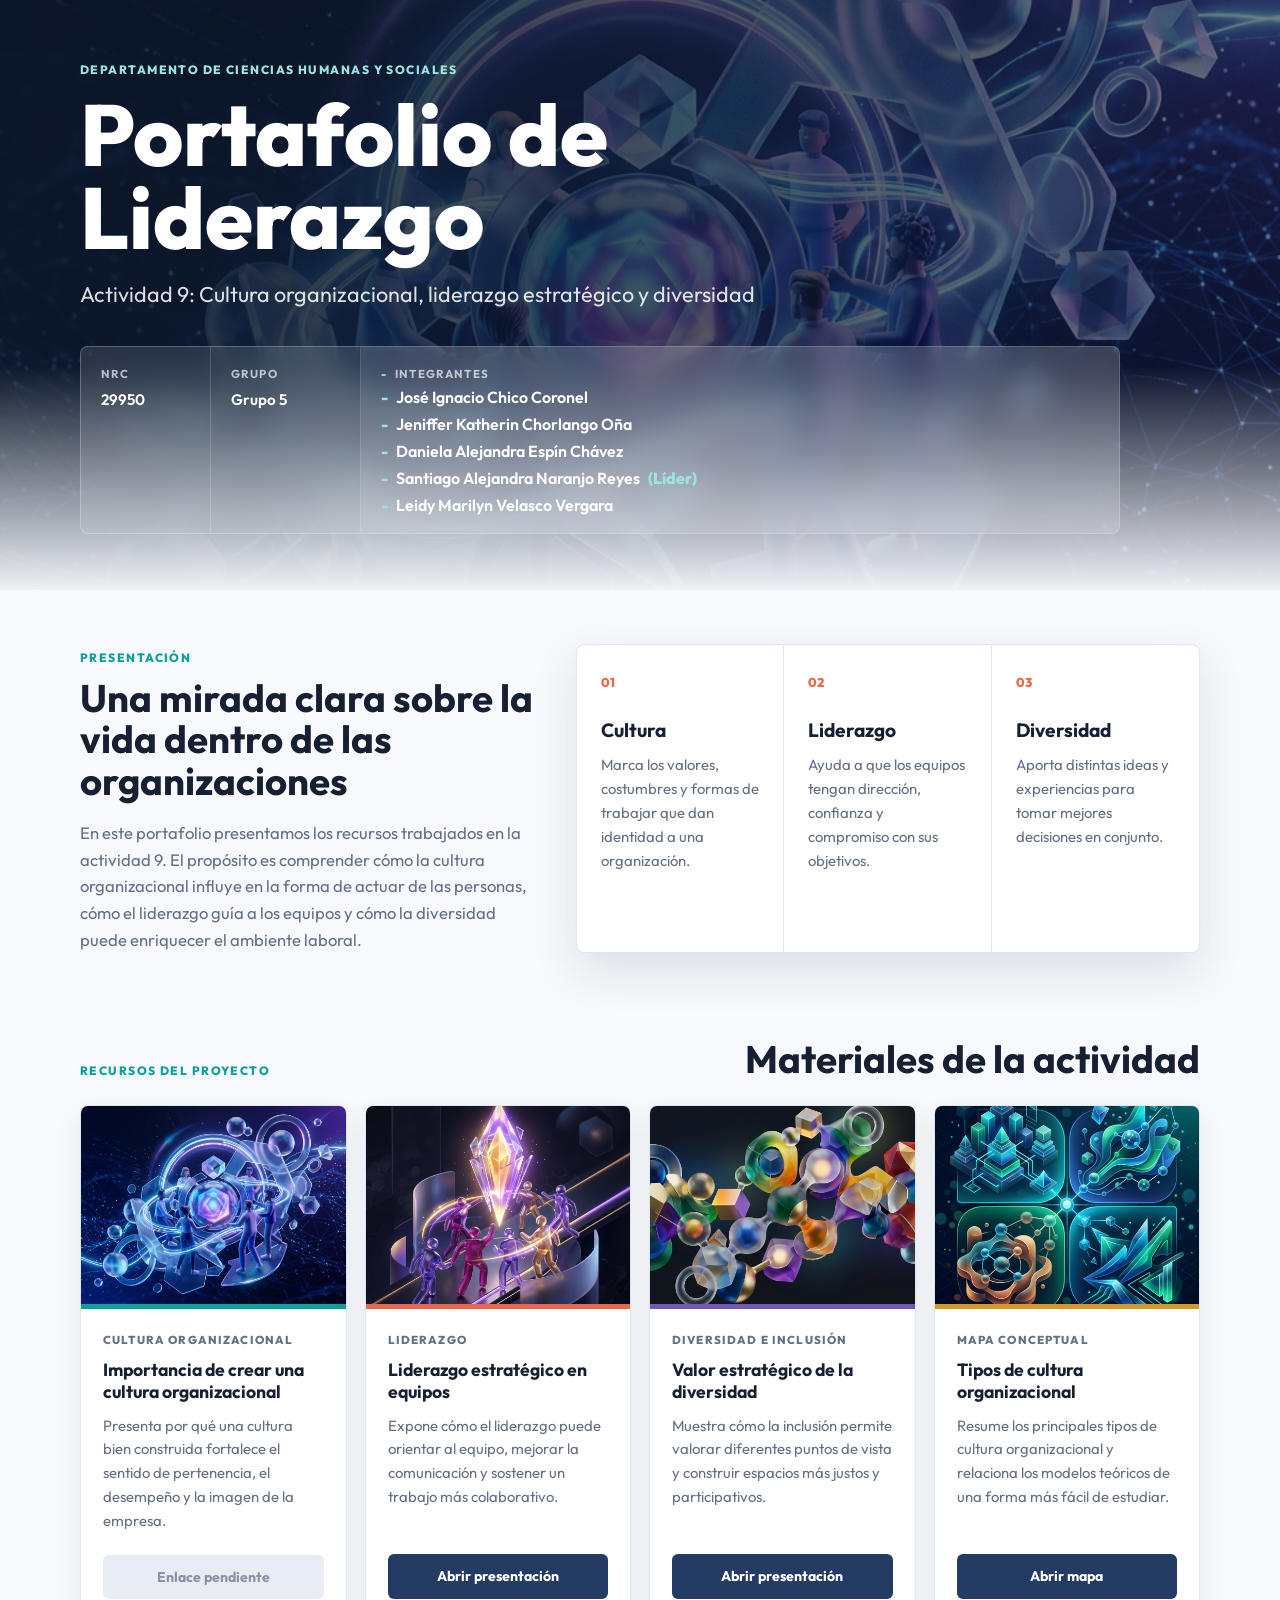
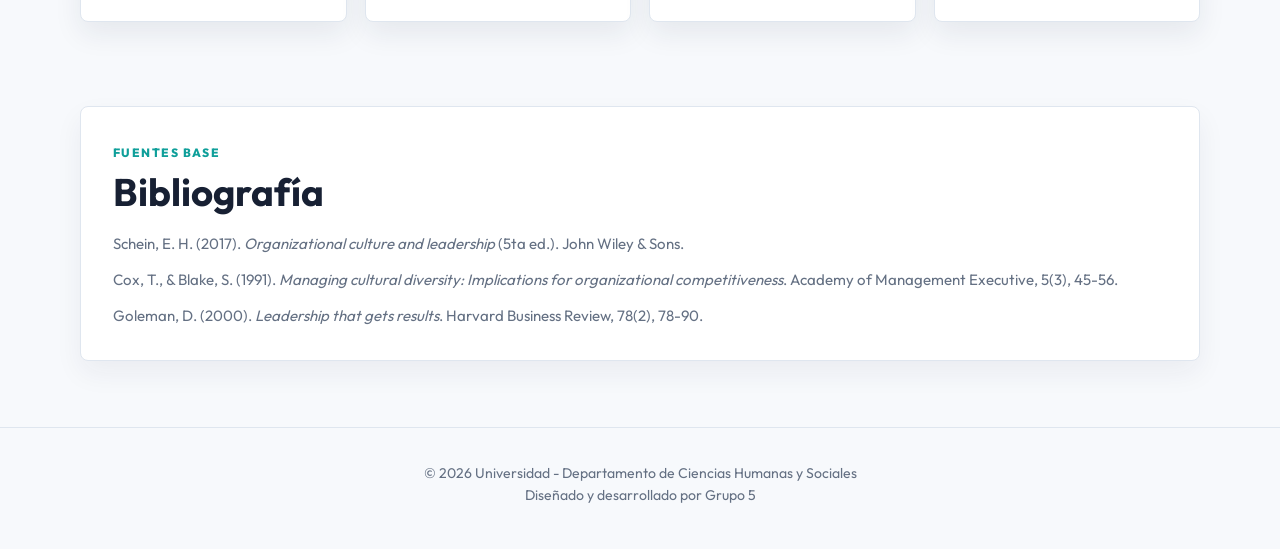
==== index.html @ b4dcc3eb "Publicar portafolio de liderazgo" ====
<!DOCTYPE html>
<html lang="es">
<head>
    <meta charset="UTF-8">
    <meta name="viewport" content="width=device-width, initial-scale=1.0">
    <title>Portafolio de Liderazgo - Actividad 9</title>
    <link rel="preconnect" href="https://fonts.googleapis.com">
    <link rel="preconnect" href="https://fonts.gstatic.com" crossorigin>
    <link href="https://fonts.googleapis.com/css2?family=Outfit:wght@300;400;500;600;700;800&display=swap" rel="stylesheet">
    <link rel="stylesheet" href="styles.css">
</head>
<body>
    <header class="hero">
        <div class="hero-overlay"></div>
        <div class="hero-content">
            <span class="badge">Departamento de Ciencias Humanas y Sociales</span>
            <h1 class="main-title">Portafolio de Liderazgo</h1>
            <p class="subtitle">Actividad 9: Cultura organizacional, liderazgo estratégico y diversidad</p>

            <div class="project-meta" aria-label="Datos del proyecto">
                <div class="meta-item">
                    <span class="meta-label">NRC</span>
                    <strong>29950</strong>
                </div>
                <div class="meta-item">
                    <span class="meta-label">Grupo</span>
                    <strong>Grupo 5</strong>
                </div>
                <div class="meta-item meta-members">
                    <span class="meta-label">Integrantes</span>
                    <strong>
                        <span>José Ignacio Chico Coronel</span>
                        <span>Jeniffer Katherin Chorlango Oña</span>
                        <span>Daniela Alejandra Espín Chávez</span>
                        <span>Santiago Alejandra Naranjo Reyes <em>(Líder)</em></span>
                        <span>Leidy Marilyn Velasco Vergara</span>
                    </strong>
                </div>
            </div>
        </div>
    </header>

    <main>
        <section class="intro-section fade-in">
            <div class="intro-copy">
                <span class="section-kicker">Presentación</span>
                <h2>Una mirada clara sobre la vida dentro de las organizaciones</h2>
                <p>
                    En este portafolio presentamos los recursos trabajados en la actividad 9. El propósito es comprender cómo la cultura organizacional influye en la forma de actuar de las personas, cómo el liderazgo guía a los equipos y cómo la diversidad puede enriquecer el ambiente laboral.
                </p>
            </div>
            <div class="insight-strip" aria-label="Síntesis de ideas principales">
                <article>
                    <span>01</span>
                    <strong>Cultura</strong>
                    <p>Marca los valores, costumbres y formas de trabajar que dan identidad a una organización.</p>
                </article>
                <article>
                    <span>02</span>
                    <strong>Liderazgo</strong>
                    <p>Ayuda a que los equipos tengan dirección, confianza y compromiso con sus objetivos.</p>
                </article>
                <article>
                    <span>03</span>
                    <strong>Diversidad</strong>
                    <p>Aporta distintas ideas y experiencias para tomar mejores decisiones en conjunto.</p>
                </article>
            </div>
        </section>

        <section class="gallery-section fade-in" aria-labelledby="recursos-title">
            <div class="section-heading">
                <span class="section-kicker">Recursos del proyecto</span>
                <h2 id="recursos-title">Materiales de la actividad</h2>
            </div>

            <div class="cards-grid">
                <article class="card theme-culture">
                    <img src="assets/cultura.png" alt="Representación visual de cultura organizacional">
                    <div class="card-content">
                        <span class="card-category">Cultura organizacional</span>
                        <h3>Importancia de crear una cultura organizacional</h3>
                        <p>Presenta por qué una cultura bien construida fortalece el sentido de pertenencia, el desempeño y la imagen de la empresa.</p>
                        <button class="btn-primary btn-disabled" disabled>Enlace pendiente</button>
                    </div>
                </article>

                <article class="card theme-leadership">
                    <img src="assets/liderazgo.png" alt="Representación visual de liderazgo en equipos">
                    <div class="card-content">
                        <span class="card-category">Liderazgo</span>
                        <h3>Liderazgo estratégico en equipos</h3>
                        <p>Expone cómo el liderazgo puede orientar al equipo, mejorar la comunicación y sostener un trabajo más colaborativo.</p>
                        <a href="https://canva.link/q5l4mup9t9b2k7m" target="_blank" rel="noopener" class="btn-primary">Abrir presentación</a>
                    </div>
                </article>

                <article class="card theme-diversity">
                    <img src="assets/diversidad.png" alt="Representación visual de diversidad e inclusión">
                    <div class="card-content">
                        <span class="card-category">Diversidad e inclusión</span>
                        <h3>Valor estratégico de la diversidad</h3>
                        <p>Muestra cómo la inclusión permite valorar diferentes puntos de vista y construir espacios más justos y participativos.</p>
                        <a href="https://canva.link/o8pd8vzksym9bm2" target="_blank" rel="noopener" class="btn-primary">Abrir presentación</a>
                    </div>
                </article>

                <article class="card theme-types">
                    <img src="assets/tipos_cultura.png" alt="Representación visual de tipos de cultura organizacional">
                    <div class="card-content">
                        <span class="card-category">Mapa conceptual</span>
                        <h3>Tipos de cultura organizacional</h3>
                        <p>Resume los principales tipos de cultura organizacional y relaciona los modelos teóricos de una forma más fácil de estudiar.</p>
                        <a href="Santi_Tipos_de_cultura_organizacional/gemini-code-1781806603919.html" class="btn-primary">Abrir mapa</a>
                    </div>
                </article>
            </div>
        </section>

        <section class="bib-section fade-in" aria-labelledby="bibliografia-title">
            <div class="bib-card">
                <span class="section-kicker">Fuentes base</span>
                <h2 id="bibliografia-title">Bibliografía</h2>
                <ul class="bib-list">
                    <li>Schein, E. H. (2017). <em>Organizational culture and leadership</em> (5ta ed.). John Wiley & Sons.</li>
                    <li>Cox, T., & Blake, S. (1991). <em>Managing cultural diversity: Implications for organizational competitiveness</em>. Academy of Management Executive, 5(3), 45-56.</li>
                    <li>Goleman, D. (2000). <em>Leadership that gets results</em>. Harvard Business Review, 78(2), 78-90.</li>
                </ul>
            </div>
        </section>
    </main>

    <footer>
        <p>© 2026 Universidad - Departamento de Ciencias Humanas y Sociales</p>
        <p>Diseñado y desarrollado por Grupo 5</p>
    </footer>

    <script src="script.js"></script>
</body>
</html>
---- styles.css ----
:root {
    --ink: #172033;
    --muted: #647083;
    --paper: #f7f9fc;
    --panel: #ffffff;
    --line: #dfe6ef;
    --navy: #243b63;
    --teal: #0f9f9a;
    --coral: #e7684a;
    --gold: #d99a25;
    --violet: #7157b8;
    --shadow: 0 18px 45px rgba(26, 40, 68, 0.12);
    --radius: 8px;
}

* {
    box-sizing: border-box;
    margin: 0;
    padding: 0;
}

body {
    background: var(--paper);
    color: var(--ink);
    font-family: 'Outfit', sans-serif;
    line-height: 1.6;
    -webkit-font-smoothing: antialiased;
}

.hero {
    min-height: 560px;
    position: relative;
    display: grid;
    align-items: end;
    padding: 56px 24px;
    overflow: hidden;
    background:
        linear-gradient(90deg, rgba(14, 24, 40, 0.9), rgba(14, 24, 40, 0.56)),
        url("assets/cultura.png") center / cover no-repeat;
    color: #fff;
}

.hero-overlay {
    position: absolute;
    inset: auto 0 0;
    height: 38%;
    background: linear-gradient(180deg, transparent, rgba(247, 249, 252, 0.96));
    pointer-events: none;
}

.hero-content {
    position: relative;
    z-index: 1;
    width: min(1120px, 100%);
    margin: 0 auto;
}

.badge,
.section-kicker {
    display: inline-flex;
    align-items: center;
    color: var(--teal);
    font-size: 0.75rem;
    font-weight: 800;
    letter-spacing: 0.12em;
    text-transform: uppercase;
}

.badge {
    color: #9ce5dd;
    margin-bottom: 14px;
}

.main-title {
    max-width: 760px;
    font-size: clamp(2.6rem, 7vw, 5.4rem);
    font-weight: 800;
    line-height: 0.96;
}

.subtitle {
    max-width: 680px;
    margin-top: 18px;
    color: rgba(255, 255, 255, 0.86);
    font-size: clamp(1.05rem, 2vw, 1.35rem);
    font-weight: 400;
}

.project-meta {
    width: min(1040px, 100%);
    margin-top: 34px;
    display: grid;
    grid-template-columns: 130px 150px minmax(0, 1fr);
    border: 1px solid rgba(255, 255, 255, 0.24);
    background: rgba(255, 255, 255, 0.12);
    backdrop-filter: blur(14px);
    border-radius: var(--radius);
    overflow: hidden;
}

.meta-item {
    padding: 18px 20px;
    border-right: 1px solid rgba(255, 255, 255, 0.18);
}

.meta-item:last-child {
    border-right: 0;
}

.meta-label {
    display: block;
    margin-bottom: 4px;
    color: rgba(255, 255, 255, 0.68);
    font-size: 0.72rem;
    font-weight: 700;
    letter-spacing: 0.1em;
    text-transform: uppercase;
}

.meta-item strong {
    font-size: 0.95rem;
    font-weight: 600;
}

.meta-members {
    background: rgba(255, 255, 255, 0.08);
}

.meta-members strong {
    display: flex;
    flex-direction: column;
    gap: 7px;
    font-size: 1rem;
    line-height: 1.25;
}

.meta-members span {
    display: flex;
    align-items: baseline;
    gap: 8px;
}

.meta-members span::before {
    content: "-";
    color: #9ce5dd;
    font-weight: 800;
}

.meta-members em {
    color: #9ce5dd;
    font-style: normal;
    font-weight: 800;
}

main {
    position: relative;
    z-index: 2;
}

.intro-section,
.gallery-section,
.bib-section {
    width: min(1120px, calc(100% - 40px));
    margin: 0 auto;
}

.intro-section {
    display: grid;
    grid-template-columns: minmax(0, 0.85fr) minmax(0, 1.15fr);
    gap: 34px;
    padding: 54px 0 36px;
}

.intro-copy h2,
.section-heading h2,
.bib-card h2 {
    margin-top: 8px;
    color: var(--ink);
    font-size: clamp(1.8rem, 3vw, 2.7rem);
    line-height: 1.08;
}

.intro-copy p {
    margin-top: 18px;
    color: var(--muted);
    font-size: 1.04rem;
}

.insight-strip {
    display: grid;
    grid-template-columns: repeat(3, 1fr);
    gap: 1px;
    overflow: hidden;
    border: 1px solid var(--line);
    border-radius: var(--radius);
    background: var(--line);
    box-shadow: var(--shadow);
}

.insight-strip article {
    min-height: 190px;
    padding: 24px;
    background: var(--panel);
}

.insight-strip span {
    color: var(--coral);
    font-weight: 800;
    font-size: 0.8rem;
}

.insight-strip strong {
    display: block;
    margin-top: 20px;
    font-size: 1.2rem;
}

.insight-strip p {
    margin-top: 8px;
    color: var(--muted);
    font-size: 0.93rem;
}

.gallery-section,
.bib-section {
    padding: 42px 0;
}

.section-heading {
    display: flex;
    align-items: end;
    justify-content: space-between;
    gap: 28px;
    margin-bottom: 24px;
}

.cards-grid {
    display: grid;
    grid-template-columns: repeat(4, minmax(0, 1fr));
    gap: 18px;
}

.card {
    display: flex;
    min-height: 100%;
    flex-direction: column;
    overflow: hidden;
    border: 1px solid var(--line);
    border-radius: var(--radius);
    background: var(--panel);
    box-shadow: 0 12px 28px rgba(26, 40, 68, 0.08);
    transition: transform 0.2s ease, box-shadow 0.2s ease;
}

.card:hover {
    transform: translateY(-5px);
    box-shadow: var(--shadow);
}

.card img {
    width: 100%;
    aspect-ratio: 4 / 3;
    object-fit: cover;
}

.card-content {
    display: flex;
    flex: 1;
    flex-direction: column;
    padding: 22px;
    border-top: 5px solid var(--navy);
}

.theme-culture .card-content { border-color: var(--teal); }
.theme-leadership .card-content { border-color: var(--coral); }
.theme-diversity .card-content { border-color: var(--violet); }
.theme-types .card-content { border-color: var(--gold); }

.card-category {
    color: var(--muted);
    font-size: 0.72rem;
    font-weight: 800;
    letter-spacing: 0.1em;
    text-transform: uppercase;
}

.card h3 {
    margin-top: 10px;
    color: var(--ink);
    font-size: 1.1rem;
    line-height: 1.2;
}

.card p {
    margin: 12px 0 22px;
    color: var(--muted);
    font-size: 0.93rem;
}

.btn-primary {
    display: inline-flex;
    align-items: center;
    justify-content: center;
    min-height: 44px;
    margin-top: auto;
    padding: 11px 16px;
    border: 0;
    border-radius: 6px;
    background: var(--navy);
    color: #fff;
    font-family: inherit;
    font-size: 0.88rem;
    font-weight: 700;
    text-decoration: none;
    transition: background 0.2s ease, transform 0.2s ease;
}

.btn-primary:hover {
    background: #162944;
}

.btn-primary.btn-disabled,
.btn-primary:disabled {
    background: #e8edf4;
    color: #8793a6;
    cursor: not-allowed;
}

.bib-card {
    border: 1px solid var(--line);
    border-radius: var(--radius);
    background: var(--panel);
    padding: 26px;
    box-shadow: 0 12px 28px rgba(26, 40, 68, 0.06);
}

.bib-card {
    padding: 32px;
}

.bib-list {
    margin-top: 18px;
    list-style: none;
}

.bib-list li {
    padding-left: 22px;
    text-indent: -22px;
    color: var(--muted);
    font-size: 0.94rem;
}

.bib-list li + li {
    margin-top: 12px;
}

footer {
    margin-top: 24px;
    padding: 34px 20px 42px;
    border-top: 1px solid var(--line);
    color: var(--muted);
    text-align: center;
    font-size: 0.88rem;
}

.fade-in {
    opacity: 0;
    transform: translateY(18px);
    transition: opacity 0.55s ease, transform 0.55s ease;
}

.fade-in.visible {
    opacity: 1;
    transform: translateY(0);
}

@media (max-width: 980px) {
    .hero {
        min-height: auto;
        padding-top: 96px;
    }

    .project-meta,
    .intro-section,
    .insight-strip,
    .cards-grid {
        grid-template-columns: 1fr;
    }

    .meta-item {
        border-right: 0;
        border-bottom: 1px solid rgba(255, 255, 255, 0.18);
    }

    .meta-item:last-child {
        border-bottom: 0;
    }
}

@media (max-width: 640px) {
    .hero {
        padding: 72px 18px 44px;
    }

    .intro-section,
    .gallery-section,
    .bib-section {
        width: min(100% - 28px, 1120px);
    }

    .section-heading {
        display: block;
    }

    .card-content,
    .bib-card {
        padding: 20px;
    }

}
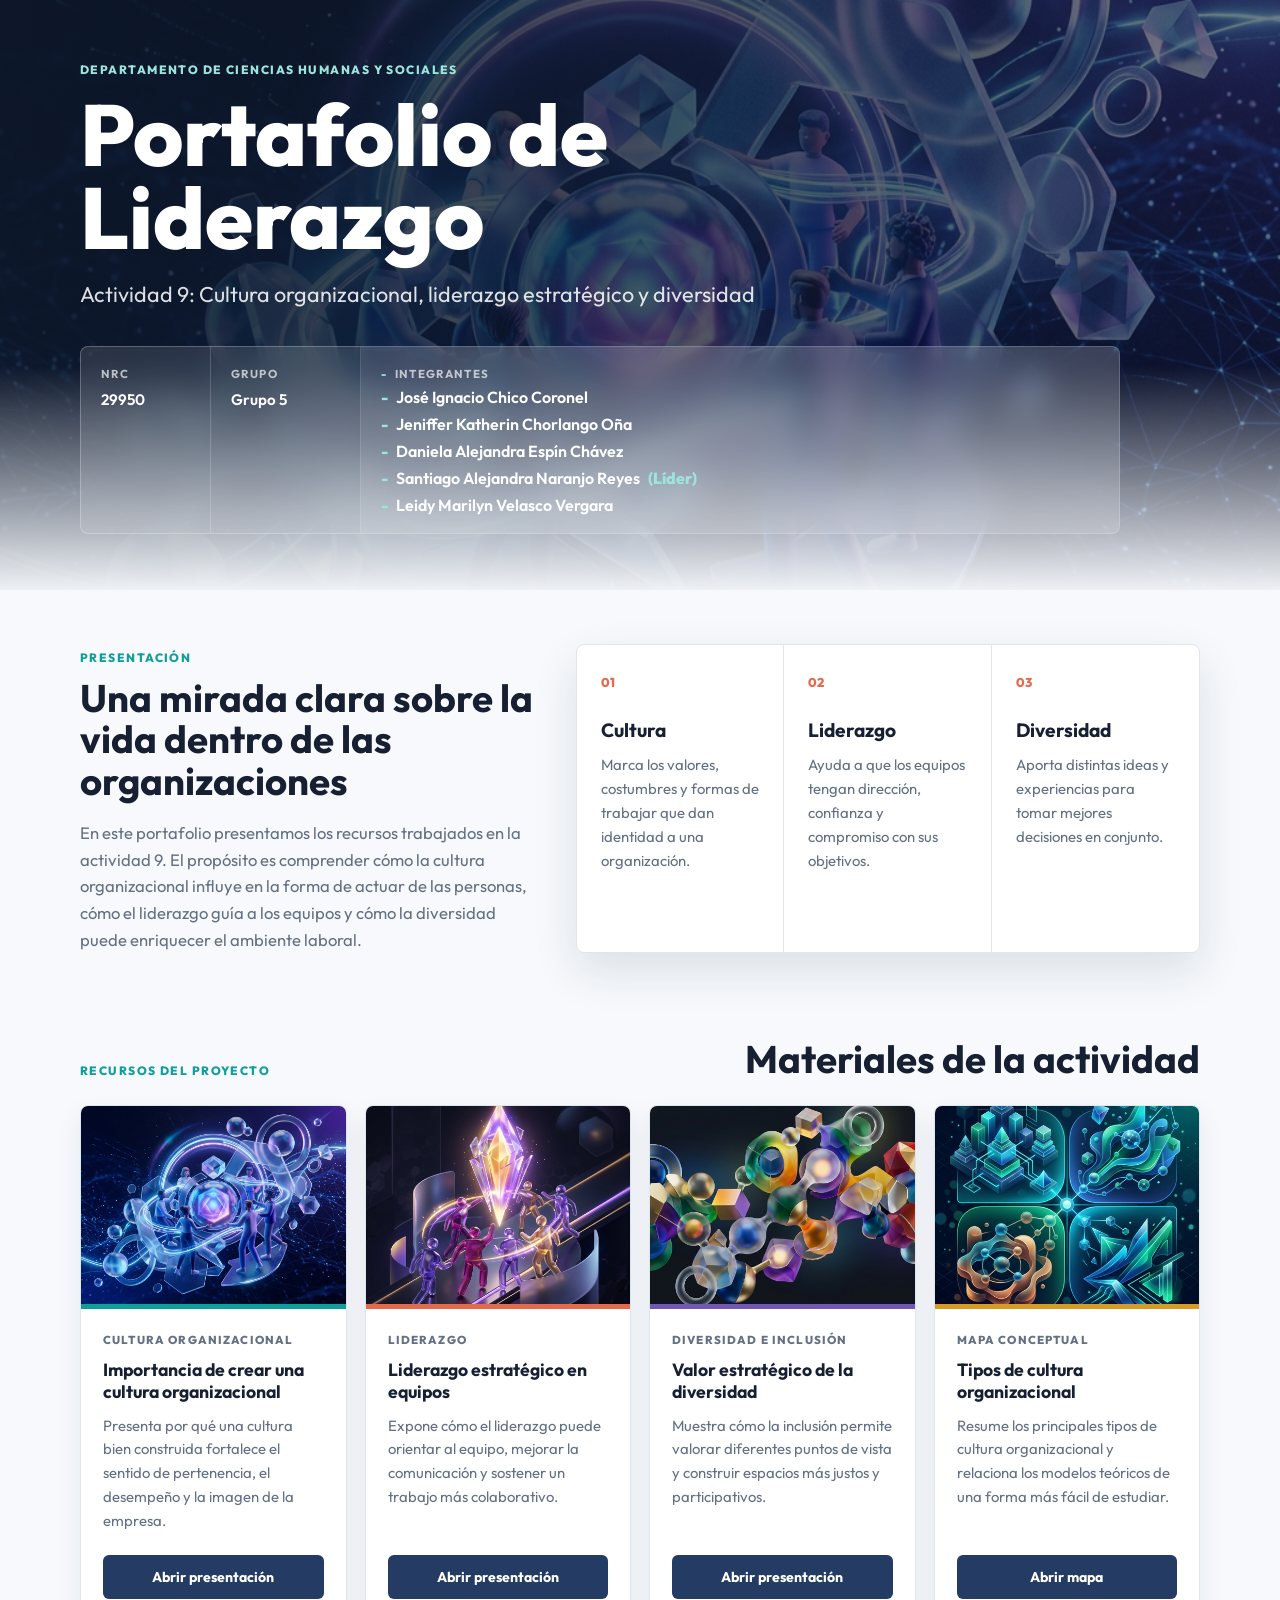
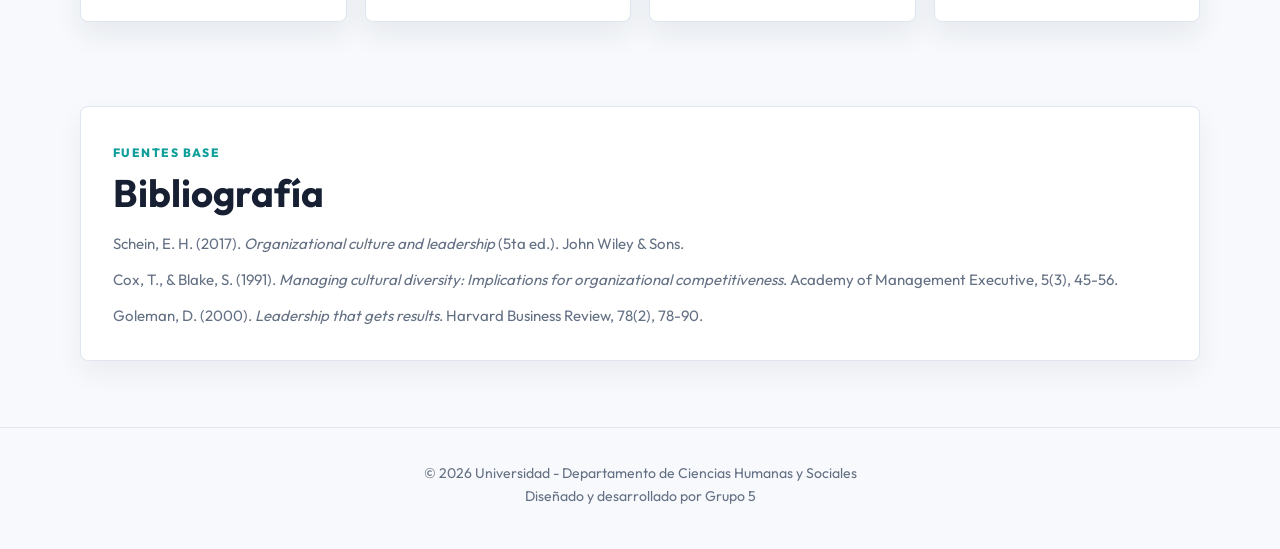
==== commit 877dbe2a: "Agregar enlace de cultura organizacional" ====
--- a/index.html
+++ b/index.html
@@ -81,7 +81,7 @@
                         <span class="card-category">Cultura organizacional</span>
                         <h3>Importancia de crear una cultura organizacional</h3>
                         <p>Presenta por qué una cultura bien construida fortalece el sentido de pertenencia, el desempeño y la imagen de la empresa.</p>
-                        <button class="btn-primary btn-disabled" disabled>Enlace pendiente</button>
+                        <a href="https://canva.link/q5l4mup9t9b2k7m" target="_blank" rel="noopener" class="btn-primary">Abrir presentación</a>
                     </div>
                 </article>
 
